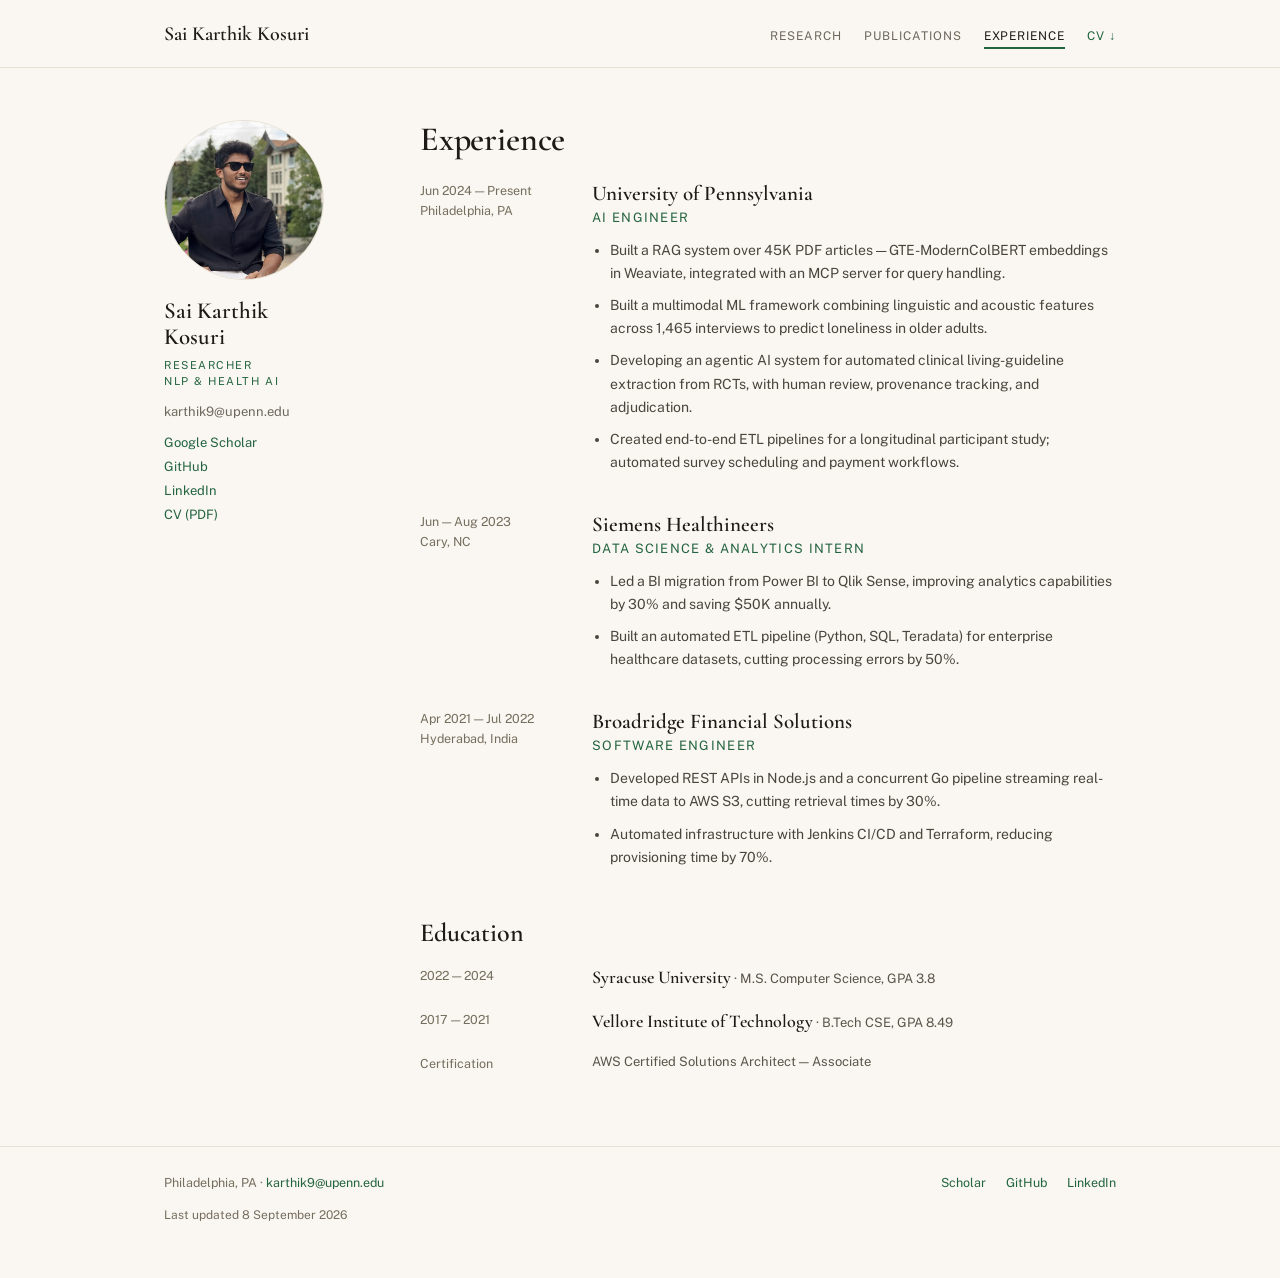
==== experience.html @ 1a5486c8 "Restructure into sidebar, multi-page academic layout Adopts the layout of shreyahavaldar.com (Minima" ====
<!DOCTYPE html>
<html lang="en">
<head>
<meta charset="utf-8">
<meta name="viewport" content="width=device-width, initial-scale=1">
<title>Experience &mdash; Sai Karthik Kosuri</title>
<meta name="description" content="Experience and education: AI Engineer at the University of Pennsylvania, previously Siemens Healthineers and Broadridge Financial Solutions.">
<meta name="author" content="Sai Karthik Kosuri">
<link rel="canonical" href="https://karthik-strikes.github.io/experience.html">
<meta name="theme-color" content="#faf7f2">

<meta property="og:type" content="website">
<meta property="og:title" content="Experience &mdash; Sai Karthik Kosuri">
<meta property="og:description" content="Experience and education: AI Engineer at the University of Pennsylvania, previously Siemens Healthineers and Broadridge Financial Solutions.">
<meta property="og:url" content="https://karthik-strikes.github.io/experience.html">
<meta property="og:image" content="https://karthik-strikes.github.io/assets/og-card.jpg">
<meta property="og:image:width" content="1200">
<meta property="og:image:height" content="630">
<meta property="og:image:alt" content="Sai Karthik Kosuri, Researcher in NLP and Health AI, University of Pennsylvania">
<meta name="twitter:card" content="summary_large_image">
<meta name="twitter:title" content="Experience &mdash; Sai Karthik Kosuri">
<meta name="twitter:description" content="Experience and education: AI Engineer at the University of Pennsylvania, previously Siemens Healthineers and Broadridge Financial Solutions.">
<meta name="twitter:image" content="https://karthik-strikes.github.io/assets/og-card.jpg">

<link rel="icon" href="favicon.svg" type="image/svg+xml">
<link rel="apple-touch-icon" href="assets/headshot.jpg">

<link rel="preconnect" href="https://fonts.googleapis.com">
<link rel="preconnect" href="https://fonts.gstatic.com" crossorigin>
<link href="https://fonts.googleapis.com/css2?family=Cormorant+Garamond:ital,wght@0,500;0,600;1,500&family=Public+Sans:wght@400;500;600&display=swap" rel="stylesheet">
<link rel="stylesheet" href="assets/site.css">
</head>
<body>
<a class="skip" href="#main">Skip to content</a>

<header class="masthead">
  <div class="masthead-inner">
    <a class="nav-name" href="index.html">Sai Karthik Kosuri</a>
    <nav class="nav-links">
      <a href="research.html">Research</a>
      <a href="publications.html">Publications</a>
      <a class="active" href="experience.html">Experience</a>
      <a class="cv" href="assets/kosuri-cv.pdf">CV &darr;</a>
    </nav>
  </div>
</header>

<div class="shell">

  <aside class="side">
    <img class="side-photo" src="assets/headshot.jpg" width="160" height="160" alt="Portrait of Sai Karthik Kosuri">
    <div>
      <div class="side-name">Sai Karthik<br>Kosuri</div>
      <div class="side-role">Researcher<br>NLP &amp; Health AI</div>
      <a class="side-mail" href="mailto:karthik9@upenn.edu">karthik9@upenn.edu</a>
      <ul class="side-links">
        <li><a href="https://scholar.google.com/scholar?q=%22Sai+Karthik+Kosuri%22" target="_blank" rel="noopener noreferrer">Google Scholar</a></li>
        <li><a href="https://github.com/karthik-strikes" target="_blank" rel="noopener noreferrer">GitHub</a></li>
        <li><a href="https://www.linkedin.com/in/karthikkosuri9/" target="_blank" rel="noopener noreferrer">LinkedIn</a></li>
        <li><a href="assets/kosuri-cv.pdf">CV (PDF)</a></li>
      </ul>
    </div>
  </aside>

  <main class="main" id="main">
    <h1 class="page-title">Experience</h1>

    <div class="entries">
      <article class="entry">
        <div class="when">Jun 2024 &mdash; Present<br>Philadelphia, PA</div>
        <div>
          <h3>University of Pennsylvania</h3>
          <div class="role">AI Engineer</div>
          <ul>
            <li>Built a RAG system over 45K PDF articles &mdash; GTE-ModernColBERT embeddings in Weaviate, integrated with an MCP server for query handling.</li>
            <li>Built a multimodal ML framework combining linguistic and acoustic features across 1,465 interviews to predict loneliness in older adults.</li>
            <li>Developing an agentic AI system for automated clinical living-guideline extraction from RCTs, with human review, provenance tracking, and adjudication.</li>
            <li>Created end-to-end ETL pipelines for a longitudinal participant study; automated survey scheduling and payment workflows.</li>
          </ul>
        </div>
      </article>

      <article class="entry">
        <div class="when">Jun &mdash; Aug 2023<br>Cary, NC</div>
        <div>
          <h3>Siemens Healthineers</h3>
          <div class="role">Data Science &amp; Analytics Intern</div>
          <ul>
            <li>Led a BI migration from Power BI to Qlik Sense, improving analytics capabilities by 30% and saving $50K annually.</li>
            <li>Built an automated ETL pipeline (Python, SQL, Teradata) for enterprise healthcare datasets, cutting processing errors by 50%.</li>
          </ul>
        </div>
      </article>

      <article class="entry">
        <div class="when">Apr 2021 &mdash; Jul 2022<br>Hyderabad, India</div>
        <div>
          <h3>Broadridge Financial Solutions</h3>
          <div class="role">Software Engineer</div>
          <ul>
            <li>Developed REST APIs in Node.js and a concurrent Go pipeline streaming real-time data to AWS S3, cutting retrieval times by 30%.</li>
            <li>Automated infrastructure with Jenkins CI/CD and Terraform, reducing provisioning time by 70%.</li>
          </ul>
        </div>
      </article>
    </div>

    <h2 class="sec" id="education">Education</h2>
    <div class="edu">
      <div class="entry">
        <div class="when">2022 &mdash; 2024</div>
        <div><span class="school">Syracuse University</span><span class="detail"> &middot; M.S. Computer Science, GPA 3.8</span></div>
      </div>
      <div class="entry">
        <div class="when">2017 &mdash; 2021</div>
        <div><span class="school">Vellore Institute of Technology</span><span class="detail"> &middot; B.Tech CSE, GPA 8.49</span></div>
      </div>
      <div class="entry">
        <div class="when">Certification</div>
        <div class="detail">AWS Certified Solutions Architect &mdash; Associate</div>
      </div>
    </div>
  </main>

</div>

<div class="foot-wrap">
  <footer class="foot">
    <div>Philadelphia, PA &middot; <a href="mailto:karthik9@upenn.edu">karthik9@upenn.edu</a></div>
    <div class="foot-links">
      <a href="https://scholar.google.com/scholar?q=%22Sai+Karthik+Kosuri%22" target="_blank" rel="noopener noreferrer">Scholar</a>
      <a href="https://github.com/karthik-strikes" target="_blank" rel="noopener noreferrer">GitHub</a>
      <a href="https://www.linkedin.com/in/karthikkosuri9/" target="_blank" rel="noopener noreferrer">LinkedIn</a>
    </div>
    <div class="stamp">Last updated <time datetime="2026-09-08">8 September 2026</time></div>
  </footer>
</div>

</body>
</html>
---- assets/site.css ----
:root{
  --bg:#faf7f2; --ink:#1d1b17; --body:#4a453c; --muted:#6d675c; --dim:#756d5d;
  --rule:#e7e1d5; --rule-soft:#efe9dd; --panel:#f2eee4;
  --accent:#2f6b4a; --accent-soft:#8fc3a6; --accent-wash:#c9e6d5;
  --serif:'Cormorant Garamond',Georgia,serif;
  --sans:'Public Sans',-apple-system,BlinkMacSystemFont,'Segoe UI',sans-serif;
  --shell:1000px;
}
@supports (color: oklch(0.45 0.09 155)){
  :root{ --accent:oklch(0.45 0.09 155); --accent-soft:oklch(0.75 0.06 155); --accent-wash:oklch(0.9 0.04 155); }
}
*{box-sizing:border-box}
html{scroll-behavior:smooth}
body{margin:0;background:var(--bg);color:var(--ink);font-family:var(--sans);-webkit-font-smoothing:antialiased}
a{color:var(--accent);text-decoration:none}
a:hover{color:var(--ink)}
a:focus-visible,button:focus-visible{outline:2px solid var(--accent);outline-offset:3px;border-radius:2px}
::selection{background:var(--accent-wash)}
img{max-width:100%}

.skip{position:absolute;left:-9999px;top:0;background:var(--bg);color:var(--accent);
      border:1px solid var(--accent);border-radius:3px;padding:10px 16px;font-size:14px;z-index:100}
.skip:focus{left:16px;top:16px}

/* masthead */
.masthead{position:sticky;top:0;z-index:10;background:var(--bg);border-bottom:1px solid var(--rule)}
.masthead-inner{max-width:var(--shell);margin:0 auto;padding:22px 24px 18px;
                display:flex;justify-content:space-between;align-items:baseline;gap:16px}
.nav-name{font-family:var(--serif);font-size:20px;font-weight:600;color:var(--ink);white-space:nowrap}
.nav-links{display:flex;gap:22px;font-size:12px;letter-spacing:.08em;text-transform:uppercase;
           flex-wrap:wrap;justify-content:flex-end}
.nav-links a{color:var(--muted);padding-bottom:4px;border-bottom:2px solid transparent;
             transition:color .15s ease,border-color .15s ease}
.nav-links a:hover{color:var(--ink)}
.nav-links a.cv{color:var(--accent)}
.nav-links a.active{color:var(--ink);border-bottom-color:var(--accent)}

/* two-column shell */
.shell{max-width:var(--shell);margin:0 auto;padding:52px 24px 8px;
       display:grid;grid-template-columns:200px 1fr;gap:56px;align-items:start}

/* sidebar */
.side{position:sticky;top:96px}
.side-photo{width:160px;height:160px;border-radius:50%;object-fit:cover;
            border:1px solid var(--rule);display:block}
.side-name{font-family:var(--serif);font-size:23px;font-weight:600;line-height:1.15;margin:18px 0 6px}
.side-role{font-size:11px;letter-spacing:.14em;text-transform:uppercase;color:var(--accent);
           line-height:1.5;margin-bottom:14px}
.side-mail{display:block;font-size:13px;color:var(--muted);word-break:break-all;margin-bottom:16px}
.side-mail:hover{color:var(--accent)}
.side-links{list-style:none;margin:0;padding:0;display:grid;gap:9px;font-size:13px}
.side-links a{color:var(--accent)}
.side-links a:hover{color:var(--ink)}

/* main column */
.main{min-width:0;max-width:720px}
.page-title{font-family:var(--serif);font-weight:600;font-size:34px;line-height:1.15;
            margin:0 0 22px;letter-spacing:-.005em}
.sec{font-family:var(--serif);font-weight:600;font-size:26px;line-height:1.2;
     margin:48px 0 18px;letter-spacing:-.005em}
.sec:first-child{margin-top:0}
.lede{font-size:16px;line-height:1.75;color:var(--body);margin:0 0 18px;text-wrap:pretty}
.label{color:var(--dim);font-size:12px;letter-spacing:.14em;text-transform:uppercase;
       display:block;margin-bottom:8px}
.meta{font-size:14px;line-height:1.7;color:var(--muted);margin:0 0 18px;text-wrap:pretty}
.rule{border:0;border-top:1px solid var(--rule);margin:38px 0}

/* news + talks lists */
.news{list-style:disc;margin:0;padding-left:20px;display:grid;gap:11px}
.news li{font-size:14.5px;line-height:1.7;color:var(--body);padding-left:2px}
.news li::marker{color:var(--accent-soft)}
.news .when{color:var(--accent);font-weight:500;margin-right:2px}
.tag{display:inline-block;font-size:10px;letter-spacing:.14em;text-transform:uppercase;font-weight:600;
     color:var(--accent);border:1px solid var(--accent-soft);border-radius:3px;padding:2px 6px;
     vertical-align:1px;margin-right:8px}

/* selected research */
.research{display:grid;gap:38px}
.research h3{font-family:var(--serif);font-weight:600;font-size:22px;line-height:1.25;
             margin:0 0 12px;letter-spacing:-.005em}
.research p{font-size:14.5px;line-height:1.75;color:var(--body);margin:0 0 14px;text-wrap:pretty}
.research .links{font-size:12.5px}

/* publications */
.pubs{display:grid;gap:38px}
.pubs h3{font-family:var(--serif);font-weight:600;font-size:22px;line-height:1.25;margin:0 0 10px}
.pubs h3 a{color:var(--ink);background-image:linear-gradient(var(--accent-soft),var(--accent-soft));
           background-repeat:no-repeat;background-position:0 100%;background-size:0 1.5px;
           transition:background-size .25s ease,color .2s ease}
.pubs h3 a:hover{color:var(--accent);background-size:100% 1.5px}
.authors{font-size:13px;color:var(--dim);margin:0 0 8px;line-height:1.6}
.authors .me{color:var(--ink);font-weight:500}
.credit{font-size:12.5px;color:var(--muted);margin:0 0 12px;line-height:1.6}
.credit b{color:var(--body);font-weight:500}
.venue{font-size:13px;color:#5a5449;margin:0 0 12px;font-style:italic}
.links{display:flex;gap:20px;font-size:12.5px;flex-wrap:wrap;align-items:center}
.linkish{background:none;border:0;padding:0;margin:0;font:inherit;color:var(--accent);cursor:pointer}
.linkish:hover{color:var(--ink)}
pre.bib{background:var(--panel);border:1px solid var(--rule);border-radius:4px;padding:16px 18px;
        font-size:12px;line-height:1.6;overflow-x:auto;margin:14px 0 0;
        font-family:ui-monospace,SFMono-Regular,Menlo,monospace;color:var(--body);white-space:pre-wrap}
pre.bib[hidden]{display:none}
.earlier{border-top:1px solid var(--rule-soft);padding-top:22px;font-size:12.5px;
         line-height:1.7;color:var(--dim)}

/* experience + education */
.entries{display:grid;gap:38px}
.entry{display:grid;grid-template-columns:150px 1fr;gap:22px}
.entry .when{font-size:12.5px;color:var(--dim);line-height:1.6}
.entry h3{font-family:var(--serif);font-weight:600;font-size:21px;margin:0 0 4px}
.role{font-size:13px;letter-spacing:.1em;text-transform:uppercase;color:var(--accent);margin-bottom:14px}
.entry ul{margin:0;padding-left:18px;display:grid;gap:9px;font-size:14px;line-height:1.65;color:var(--body)}
.edu{display:grid;gap:22px}
.edu .school{font-family:var(--serif);font-weight:600;font-size:18px}
.edu .detail{font-size:13px;color:#5a5449}

/* footer */
.foot-wrap{border-top:1px solid var(--rule);margin-top:64px}
.foot{max-width:var(--shell);margin:0 auto;padding:28px 24px 56px;
      display:flex;justify-content:space-between;align-items:baseline;
      font-size:12.5px;color:var(--dim);flex-wrap:wrap;gap:12px}
.foot-links{display:flex;gap:20px}
.stamp{flex-basis:100%;font-size:12px;color:var(--dim);padding-top:6px}

/* the sidebar sits above the content once there is no room beside it */
@media (max-width:860px){
  .shell{grid-template-columns:1fr;gap:32px;padding-top:34px}
  .side{position:static;display:grid;grid-template-columns:112px 1fr;gap:22px;align-items:start;
        border-bottom:1px solid var(--rule-soft);padding-bottom:26px}
  .side-photo{width:112px;height:112px}
  .side-name{margin:0 0 4px}
  .side-role{margin-bottom:10px}
  .side-mail{margin-bottom:10px}
  /* flex-wrap, not grid columns: a fixed column count overflows around 470px */
  .side-links{display:flex;flex-wrap:wrap;gap:8px 18px}
  .main{max-width:none}
}

@media (max-width:640px){
  .masthead-inner{flex-direction:column;align-items:flex-start;gap:12px;padding:18px 20px 14px}
  .nav-links{justify-content:flex-start;gap:16px;row-gap:8px}
  .shell{padding-left:20px;padding-right:20px}
  .foot{padding-left:20px;padding-right:20px}
  .page-title{font-size:29px}
  .sec{font-size:23px;margin-top:38px}
  .entry{grid-template-columns:1fr;gap:8px}
}

/* keep photo and name side by side even on small phones, so the content
   is not pushed a full screen down by the sidebar */
@media (max-width:460px){
  .side{grid-template-columns:92px 1fr;gap:16px}
  .side-photo{width:92px;height:92px}
  .side-name{font-size:21px}
  .page-title{font-size:26px}
}

@media print{
  .masthead,.skip,.side-links{display:none}
  body{background:#fff}
  a{color:#000}
  .shell{display:block;max-width:none;padding:0}
}
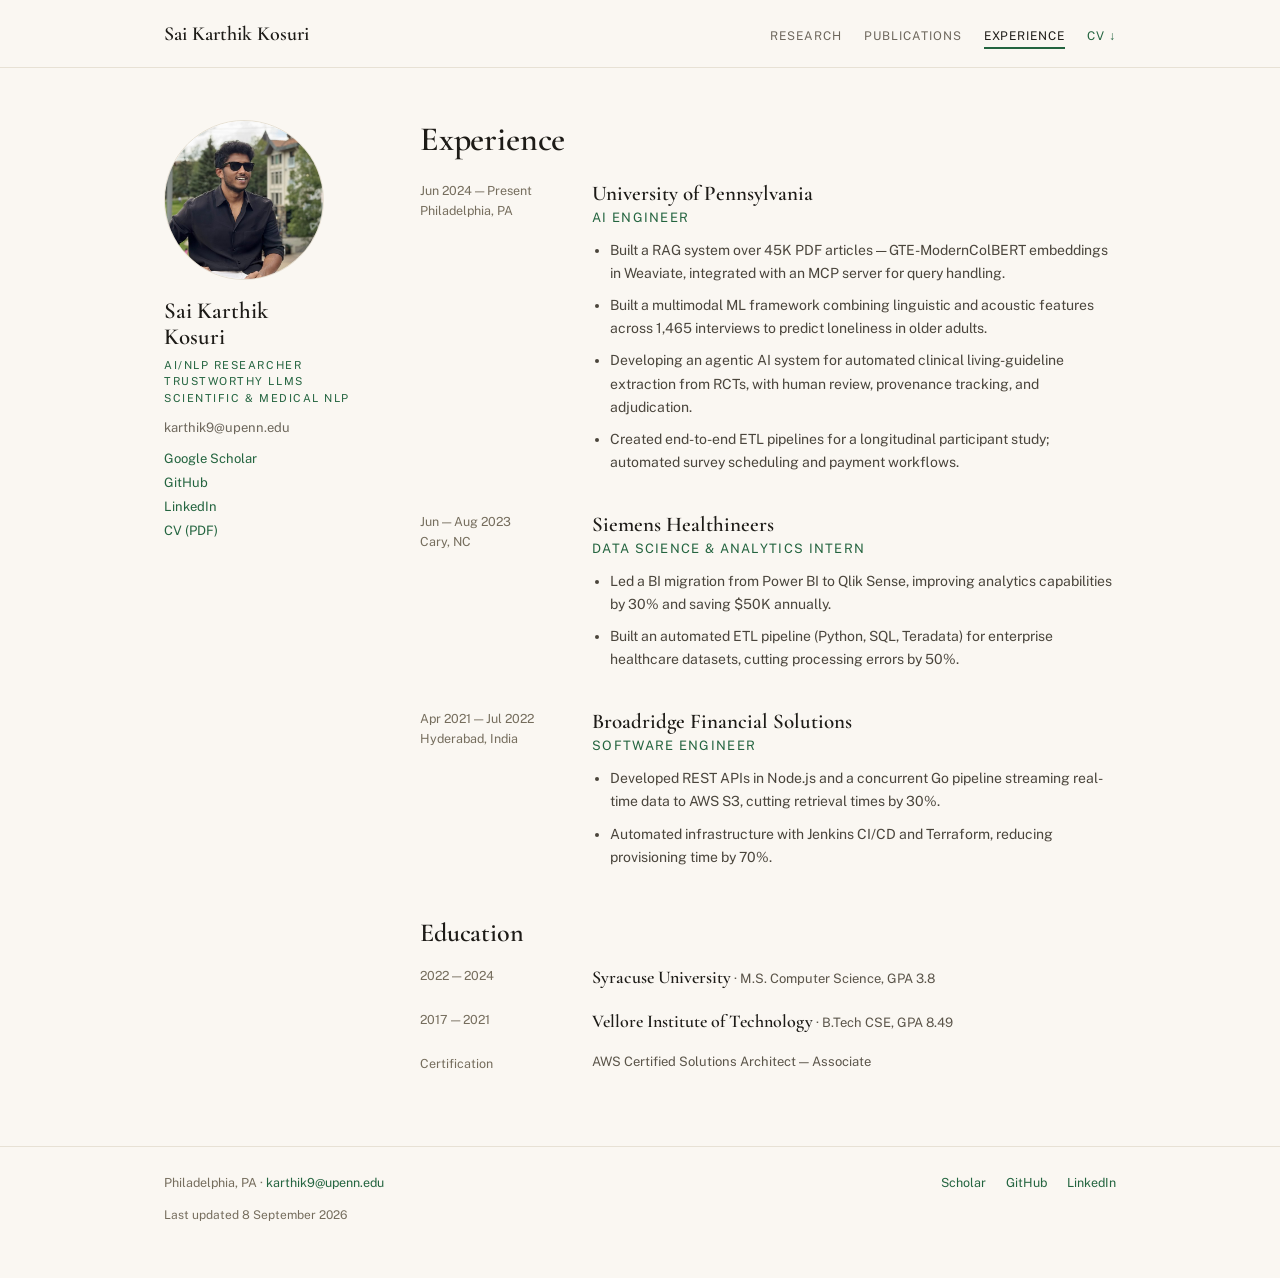
==== commit 1c7adb55: "New headline: AI/NLP Researcher, Trustworthy LLMs, Scientific & Medical NLP Stacked in the sidebar r" ====
--- a/experience.html
+++ b/experience.html
@@ -23,7 +23,9 @@
 <meta name="twitter:image" content="https://karthik-strikes.github.io/assets/og-card.jpg">
 
 <link rel="icon" href="favicon.svg" type="image/svg+xml">
-<link rel="apple-touch-icon" href="assets/headshot.jpg">
+<link rel="icon" href="favicon-32.png" sizes="32x32" type="image/png">
+<link rel="icon" href="favicon-16.png" sizes="16x16" type="image/png">
+<link rel="apple-touch-icon" href="apple-touch-icon.png">
 
 <link rel="preconnect" href="https://fonts.googleapis.com">
 <link rel="preconnect" href="https://fonts.gstatic.com" crossorigin>
@@ -51,10 +53,10 @@
     <img class="side-photo" src="assets/headshot.jpg" width="160" height="160" alt="Portrait of Sai Karthik Kosuri">
     <div>
       <div class="side-name">Sai Karthik<br>Kosuri</div>
-      <div class="side-role">Researcher<br>NLP &amp; Health AI</div>
+      <div class="side-role">AI/NLP Researcher<br>Trustworthy LLMs<br>Scientific &amp; Medical NLP</div>
       <a class="side-mail" href="mailto:karthik9@upenn.edu">karthik9@upenn.edu</a>
       <ul class="side-links">
-        <li><a href="https://scholar.google.com/scholar?q=%22Sai+Karthik+Kosuri%22" target="_blank" rel="noopener noreferrer">Google Scholar</a></li>
+        <li><a href="https://scholar.google.com/citations?user=XbW94m8AAAAJ" target="_blank" rel="noopener noreferrer">Google Scholar</a></li>
         <li><a href="https://github.com/karthik-strikes" target="_blank" rel="noopener noreferrer">GitHub</a></li>
         <li><a href="https://www.linkedin.com/in/karthikkosuri9/" target="_blank" rel="noopener noreferrer">LinkedIn</a></li>
         <li><a href="assets/kosuri-cv.pdf">CV (PDF)</a></li>
@@ -128,7 +130,7 @@
   <footer class="foot">
     <div>Philadelphia, PA &middot; <a href="mailto:karthik9@upenn.edu">karthik9@upenn.edu</a></div>
     <div class="foot-links">
-      <a href="https://scholar.google.com/scholar?q=%22Sai+Karthik+Kosuri%22" target="_blank" rel="noopener noreferrer">Scholar</a>
+      <a href="https://scholar.google.com/citations?user=XbW94m8AAAAJ" target="_blank" rel="noopener noreferrer">Scholar</a>
       <a href="https://github.com/karthik-strikes" target="_blank" rel="noopener noreferrer">GitHub</a>
       <a href="https://www.linkedin.com/in/karthikkosuri9/" target="_blank" rel="noopener noreferrer">LinkedIn</a>
     </div>
--- a/assets/site.css
+++ b/assets/site.css
@@ -64,6 +64,9 @@
        display:block;margin-bottom:8px}
 .meta{font-size:14px;line-height:1.7;color:var(--muted);margin:0 0 18px;text-wrap:pretty}
 .rule{border:0;border-top:1px solid var(--rule);margin:38px 0}
+.callout{border-left:3px solid var(--accent-soft);padding:4px 0 4px 18px;margin:26px 0;
+         font-size:15.5px;line-height:1.7;color:var(--body);font-style:italic}
+.callout strong{font-style:normal;font-weight:600;color:var(--ink)}
 
 /* news + talks lists */
 .news{list-style:disc;margin:0;padding-left:20px;display:grid;gap:11px}
@@ -96,12 +99,32 @@
 .links{display:flex;gap:20px;font-size:12.5px;flex-wrap:wrap;align-items:center}
 .linkish{background:none;border:0;padding:0;margin:0;font:inherit;color:var(--accent);cursor:pointer}
 .linkish:hover{color:var(--ink)}
+
+/* artifact links: uppercase, underlined, middot separated */
+.dotlinks{margin-top:14px;font-size:12.5px;letter-spacing:.07em;text-transform:uppercase;line-height:2.1}
+.dotlinks a,.dotlinks button{color:var(--accent);border:0;background:none;padding:0;margin:0;
+      font:inherit;letter-spacing:inherit;text-transform:inherit;cursor:pointer;white-space:nowrap;
+      transition:color .15s ease}
+/* rule under the word only, never under the icon or the separator */
+.dotlinks a > span,.dotlinks button > span{border-bottom:1px solid var(--accent-soft);
+      padding-bottom:2px;transition:border-color .15s ease}
+.dotlinks a:hover,.dotlinks button:hover{color:var(--ink)}
+.dotlinks a:hover > span,.dotlinks button:hover > span{border-bottom-color:var(--ink)}
+/* separator belongs to the following item, so it never dangles at a line end */
+.dotlinks a + a::before,.dotlinks a + button::before,.dotlinks button + a::before{
+      content:"\00B7";color:var(--dim);margin:0 10px;border:0;display:inline-block}
+.dotlinks .gh{width:12px;height:12px;margin-right:5px;vertical-align:-1px}
+
+/* news type tags */
+.ntag{display:inline-block;font-family:ui-monospace,SFMono-Regular,Menlo,monospace;
+      font-size:10.5px;line-height:1;background:var(--accent-wash);color:var(--accent);
+      border-radius:3px;padding:4px 7px;margin-right:7px;vertical-align:1px}
 pre.bib{background:var(--panel);border:1px solid var(--rule);border-radius:4px;padding:16px 18px;
         font-size:12px;line-height:1.6;overflow-x:auto;margin:14px 0 0;
         font-family:ui-monospace,SFMono-Regular,Menlo,monospace;color:var(--body);white-space:pre-wrap}
 pre.bib[hidden]{display:none}
-.earlier{border-top:1px solid var(--rule-soft);padding-top:22px;font-size:12.5px;
-         line-height:1.7;color:var(--dim)}
+.earlier{border-top:1px solid var(--rule-soft);padding-top:24px}
+.earlier h3{font-size:19px}          /* title-first like the others, just a shade quieter */
 
 /* experience + education */
 .entries{display:grid;gap:38px}
